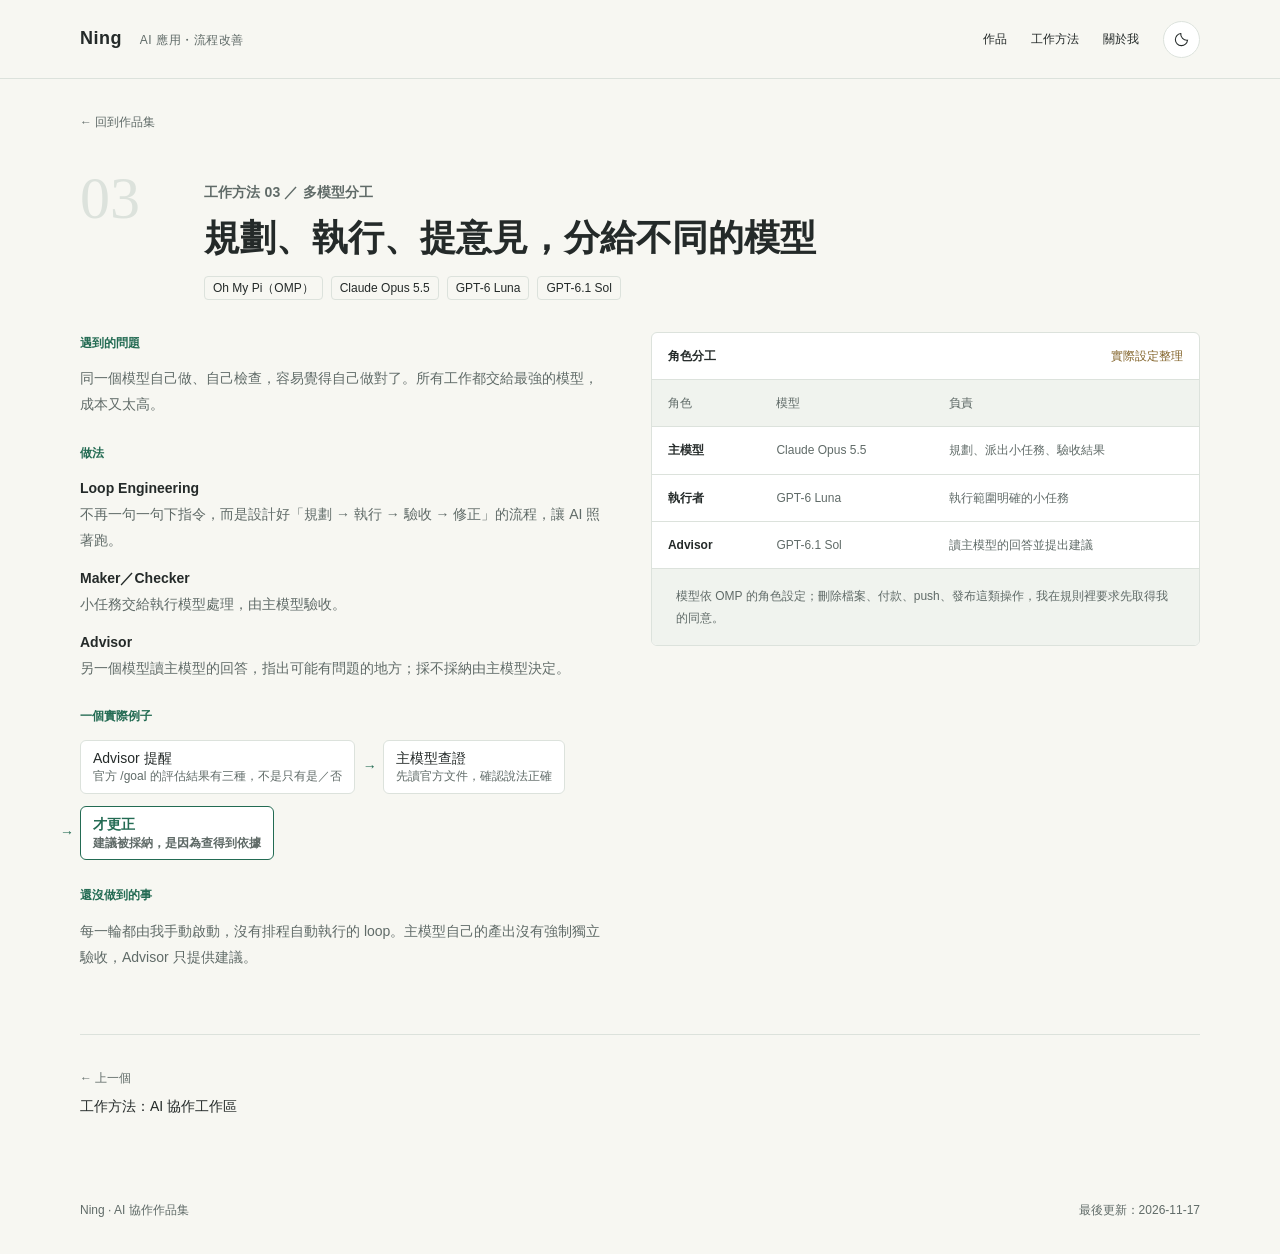
==== agents.html @ 647b80e0 "feat(作品集): 新增多模型分工頁並補上 Goal Engineering 與 Superpowers 來源 - 新增 agents.html（工作方法 03：多模型分工），首頁加方法 03 卡片" ====
<!doctype html>
<html lang="zh-Hant">
<head>
<meta charset="utf-8"><meta name="viewport" content="width=device-width, initial-scale=1">
<meta name="color-scheme" content="light dark">
<meta name="description" content="Ning 的工作方法：規劃、執行、提意見分給不同模型，小任務由執行模型處理、主模型驗收，另有 Advisor 提出建議。">
<title>多模型分工｜Ning</title>
<link rel="icon" href="favicon.svg" type="image/svg+xml">
<meta property="og:type" content="website"><meta property="og:title" content="多模型分工｜Ning"><meta property="og:description" content="Ning 的工作方法：規劃、執行、提意見分給不同模型，小任務由執行模型處理、主模型驗收，另有 Advisor 提出建議。">
<link rel="stylesheet" href="style.css">
<style>.role-table td:first-child{white-space:nowrap;color:var(--ink);font-weight:600}.role-table td:nth-child(2){white-space:nowrap}.role-table td{color:var(--muted)}.terms{margin:0;padding:0;list-style:none;display:grid;gap:12px}.terms li{color:var(--muted)}.terms b{display:block;color:var(--ink);font-size:14px}.case-grid>div{min-width:0}</style>
</head>
<body class="case-page">
<a class="skip" href="#main">跳到主要內容</a>
<header class="top"><nav class="nav wrap" aria-label="主要導覽"><a href="index.html" class="brand">Ning <span>AI 應用・流程改善</span></a><div class="links"><a href="index.html#works">作品</a><a href="index.html#method">工作方法</a><a href="index.html#approach" class="about-link">關於我</a><button class="theme" type="button" aria-label="切換深淺色模式" aria-pressed="false" hidden><svg width="17" height="17" viewBox="0 0 24 24" fill="none" stroke="currentColor" stroke-width="1.5" aria-hidden="true"><path d="M20.5 13A8.6 8.6 0 0 1 11 3.5 8.6 8.6 0 1 0 20.5 13Z"/></svg></button></div></nav></header>
<main id="main" class="wrap">
<a class="back" href="index.html#method">← 回到作品集</a>
<article class="case" aria-labelledby="t"><div class="case-title"><div class="case-no" aria-hidden="true">03</div><div><p class="eyebrow">工作方法 03 ／ 多模型分工</p><h2 id="t">規劃、執行、提意見，分給不同的模型</h2><div class="uses"><span>Oh My Pi（OMP）</span><span>Claude Opus 5.5</span><span>GPT-6 Luna</span><span>GPT-6.1 Sol</span></div></div></div>
<div class="case-grid"><div class="prose">
<div class="story-block"><div class="body-label">遇到的問題</div><p>同一個模型自己做、自己檢查，容易覺得自己做對了。所有工作都交給最強的模型，成本又太高。</p></div><div class="story-block"><div class="body-label">做法</div><ul class="terms"><li><b>Loop Engineering</b>不再一句一句下指令，而是設計好「規劃 → 執行 → 驗收 → 修正」的流程，讓 AI 照著跑。</li><li><b>Maker／Checker</b>小任務交給執行模型處理，由主模型驗收。</li><li><b>Advisor</b>另一個模型讀主模型的回答，指出可能有問題的地方；採不採納由主模型決定。</li></ul></div><div class="story-block"><div class="body-label">一個實際例子</div><ol class="flowline"><li>Advisor 提醒<small>官方 /goal 的評估結果有三種，不是只有是／否</small></li><li>主模型查證<small>先讀官方文件，確認說法正確</small></li><li class="me">才更正<small>建議被採納，是因為查得到依據</small></li></ol></div><div class="story-block"><div class="body-label">還沒做到的事</div><p>每一輪都由我手動啟動，沒有排程自動執行的 loop。主模型自己的產出沒有強制獨立驗收，Advisor 只提供建議。</p></div>
</div>
<div><figure class="sample"><div class="sample-bar"><strong>角色分工</strong><span class="demo-tag">實際設定整理</span></div><div class="table-scroll"><table class="role-table"><thead><tr><th scope="col">角色</th><th scope="col">模型</th><th scope="col">負責</th></tr></thead><tbody><tr><td>主模型</td><td>Claude Opus 5.5</td><td>規劃、派出小任務、驗收結果</td></tr><tr><td>執行者</td><td>GPT-6 Luna</td><td>執行範圍明確的小任務</td></tr><tr><td>Advisor</td><td>GPT-6.1 Sol</td><td>讀主模型的回答並提出建議</td></tr></tbody></table></div><figcaption class="sample-note">模型依 OMP 的角色設定；刪除檔案、付款、push、發布這類操作，我在規則裡要求先取得我的同意。</figcaption></figure></div></div></article>
<nav class="case-nav" aria-label="作品切換"><a href="workspace.html"><small>← 上一個</small>工作方法：AI 協作工作區</a></nav>
<footer><div>Ning · AI 協作作品集</div><div class="footer-right">最後更新：2026-11-17</div></footer>
</main>
<script src="theme.js"></script>
</body></html>
---- style.css ----
:root{--bg:#f7f7f2;--paper:#fff;--ink:#242a29;--muted:#606b68;--line:#dce2dc;--accent:#236b53;--soft:#eaf2ec;--tint:#f0f3ee;--gold:#826329;--nav:rgba(247,247,242,.96);color-scheme:light}
:root[data-theme=dark]{--bg:#141c19;--paper:#1d2823;--ink:#edf2eb;--muted:#b2c0b8;--line:#3d4c43;--accent:#a0d5b6;--soft:#283e31;--tint:#222f27;--gold:#ddc18a;--nav:rgba(20,28,25,.96);color-scheme:dark}
@media(prefers-color-scheme:dark){:root:not([data-theme=light]){--bg:#141c19;--paper:#1d2823;--ink:#edf2eb;--muted:#b2c0b8;--line:#3d4c43;--accent:#a0d5b6;--soft:#283e31;--tint:#222f27;--gold:#ddc18a;--nav:rgba(20,28,25,.96);color-scheme:dark}}
*{box-sizing:border-box}html{scroll-behavior:smooth;scroll-padding-top:110px}body{margin:0;background:var(--bg);color:var(--ink);font-family:"Segoe UI","Microsoft JhengHei",sans-serif;font-size:16px;line-height:1.85}a{color:inherit;text-decoration:none}button{font:inherit}a:focus-visible,button:focus-visible,summary:focus-visible{outline:3px solid var(--accent);outline-offset:4px}h1,h2,h3,h4,p{margin:0}h1,h2{font-family:Georgia,"Noto Serif TC","PMingLiU",serif;font-weight:600}h1{font-size:60px;line-height:1.3;letter-spacing:-.035em}h2{font-size:36px;line-height:1.4}h3{font-size:20px;line-height:1.5}h1,h2,h3{text-wrap:balance}p,li,figcaption{text-wrap:pretty}h4{font-size:16px}p+p{margin-top:12px}small{font-size:12px}svg{display:block}section,article[id]{scroll-margin-top:110px}.wrap{width:min(1120px,calc(100% - 64px));margin:auto}.muted{color:var(--muted)}.eyebrow{font-size:12px;letter-spacing:.01em;color:var(--accent);font-weight:600}.overline{display:flex;align-items:center;gap:12px;margin-bottom:24px}.overline:before{content:"";width:24px;height:1px;background:var(--accent)}.top{position:sticky;top:0;z-index:10;background:var(--nav);border-bottom:1px solid var(--line)}.nav{display:flex;justify-content:space-between;align-items:center;min-height:78px;gap:24px}.brand{font-size:18px;font-weight:700;letter-spacing:.03em;transition:color .2s cubic-bezier(.22,1,.36,1)}.brand:hover{color:var(--accent)}.brand span{color:var(--muted);font-size:12px;font-weight:400;margin-left:12px}.links{display:flex;align-items:center;gap:24px;font-size:12px}.links a{transition:color .2s cubic-bezier(.22,1,.36,1)}.links a:hover{color:var(--accent)}.theme{width:37px;height:37px;border:1px solid var(--line);border-radius:50%;background:var(--paper);color:var(--ink);cursor:pointer;display:grid;place-items:center;transition:border-color .2s cubic-bezier(.22,1,.36,1)}.theme[hidden]{display:none}.theme:hover{border-color:var(--accent)}.theme:active{transform:translateY(1px)}.skip{position:fixed;left:20px;top:-100px;background:var(--paper);padding:8px;z-index:20}.skip:focus{top:10px}.hero{display:grid;grid-template-columns:1.2fr 1fr;gap:64px;padding:80px 0;margin-bottom:80px;border-bottom:1px solid var(--line);align-items:center}.hero h1{max-width:680px}.hero h1 em{font-style:normal;color:var(--accent)}.intro{font-size:16px;color:var(--muted);max-width:520px;margin-top:24px}.hero-actions{display:flex;align-items:center;gap:24px;margin-top:32px}.button{background:var(--accent);color:var(--paper);padding:8px 24px;min-height:44px;display:inline-flex;align-items:center;gap:12px;font-size:16px;font-weight:600;border-radius:4px;transition:background-color .2s cubic-bezier(.22,1,.36,1),transform .2s cubic-bezier(.22,1,.36,1)}.button:hover{background:color-mix(in srgb,var(--accent) 85%,var(--ink))}.button:active{transform:translateY(1px)}:root[data-theme=dark] .button{color:var(--bg)}@media(prefers-color-scheme:dark){:root:not([data-theme=light]) .button{color:var(--bg)}}.text-link{font-size:12px;border-bottom:1px solid var(--line);padding-bottom:4px;transition:color .2s cubic-bezier(.22,1,.36,1),border-color .2s cubic-bezier(.22,1,.36,1)}.text-link:hover{color:var(--accent);border-color:var(--accent)}.hero-sheet{background:var(--paper);border:1px solid var(--line);border-radius:8px;padding:24px;transform:rotate(1deg);box-shadow:9px 11px 0 var(--tint)}.sheet-head{display:flex;justify-content:space-between;font-size:12px;color:var(--muted);border-bottom:1px solid var(--line);padding-bottom:12px;margin-bottom:24px}.sheet-title{font-size:18px;margin:12px 0 16px}.mini-step{display:grid;grid-template-columns:28px 1fr;gap:12px;margin-top:12px;align-items:start}.dot{border:1px solid var(--line);color:var(--accent);border-radius:50%;font-family:Georgia,serif;width:27px;height:27px;display:grid;place-items:center;font-size:14px}.mini-step strong{display:block;font-size:14px}.mini-step p{color:var(--muted);font-size:12px}.sheet-end{margin-top:24px;background:var(--soft);padding:12px;font-size:12px;color:var(--accent)}.section-head{display:flex;align-items:end;justify-content:space-between;gap:32px;margin-bottom:32px}.section-head p{max-width:340px;font-size:14px;color:var(--muted)}.section-head .eyebrow{margin-bottom:12px}.projects{display:grid;grid-template-columns:repeat(3,1fr);gap:24px;margin-bottom:96px}.project{border:1px solid var(--line);border-radius:6px;background:var(--paper);overflow:hidden;display:flex;flex-direction:column;transition:transform .3s cubic-bezier(.22,1,.36,1)}.project:hover{transform:translateY(-4px)}.project:active{transform:translateY(-2px)}.project-visual{height:165px;background:var(--tint);padding:24px;display:flex;flex-direction:column;justify-content:center;border-bottom:1px solid var(--line)}.visual-label{font-size:12px;letter-spacing:.01em;color:var(--muted);margin-bottom:12px}.node-row{display:flex;align-items:center;gap:8px;font-size:12px}.node-row span{background:var(--paper);border:1px solid var(--line);padding:8px 12px;border-radius:4px;white-space:nowrap}.node-row i{font-style:normal;color:var(--accent)}.visual-sub{font-size:12px;margin-top:12px;color:var(--muted)}.checks{display:flex;flex-wrap:wrap;gap:8px;font-size:12px}.checks span{padding:4px 12px;background:var(--paper);border:1px solid var(--line);color:var(--accent)}.mini-table{font-size:12px;background:var(--paper);border:1px solid var(--line)}.mini-table div{display:flex;justify-content:space-between;padding:4px 12px}.mini-table div+div{border-top:1px solid var(--line)}.mini-table b{font-weight:400;color:var(--accent)}.project-body{padding:24px;display:flex;flex:1;flex-direction:column}.project-type{font-size:12px;color:var(--accent);margin-bottom:8px}.project-body h3{font-size:20px;margin-bottom:12px}.project-body p{font-size:12px;color:var(--muted)}.project-foot{display:flex;justify-content:space-between;align-items:center;margin-top:auto;padding-top:24px;font-size:12px}.tag{background:var(--soft);color:var(--accent);padding:4px 8px;font-size:12px;border-radius:4px}.case{border-top:1px solid var(--line);padding:64px 0}.case-title{display:grid;grid-template-columns:100px 1fr;gap:24px;margin-bottom:32px}.case-no{font-family:Georgia,serif;font-size:60px;color:var(--line);line-height:1}.case-title p{margin-top:12px;max-width:740px;color:var(--muted);font-size:14px}.case-title .eyebrow{margin-bottom:8px}.case-grid{display:grid;grid-template-columns:minmax(0,1fr) minmax(0,1.05fr);gap:48px}.body-label{font-size:12px;color:var(--accent);font-weight:700;margin-bottom:12px}.prose{font-size:14px}.story-block+.story-block{margin-top:24px}.prose p{color:var(--muted)}.flow{margin-top:16px;padding:0;list-style:none}.flow li{position:relative;display:grid;grid-template-columns:29px 1fr;gap:12px;padding-bottom:24px}.flow li:not(:last-child):before{content:"";position:absolute;left:14px;top:30px;height:calc(100% - 30px);width:1px;background:var(--line)}.flow strong{font-size:14px}.flow p{font-size:12px;margin-top:2px;color:var(--muted)}.flow li:last-child{padding-bottom:0}.sample{background:var(--paper);border:1px solid var(--line);border-radius:6px;overflow:hidden;align-self:start}.sample-bar{display:flex;justify-content:space-between;align-items:center;gap:12px;border-bottom:1px solid var(--line);padding:12px 16px;font-size:12px}.demo-tag{font-size:12px;color:var(--gold);white-space:nowrap}.sample-body{padding:24px}.sample-source{font-size:12px;color:var(--muted);margin-bottom:12px}.sample-body h4{font-size:18px;line-height:1.6;margin-bottom:12px}.sample-section{border-top:1px solid var(--line);margin-top:16px;padding-top:16px;font-size:12px}.sample-section p{color:var(--muted);margin-top:8px}.sample-pills{display:flex;flex-wrap:wrap;gap:8px;margin-top:16px}.sample-note{font-size:12px;color:var(--muted);padding:16px 24px;border-top:1px solid var(--line);background:var(--tint)}.sample-state{display:flex;align-items:center;justify-content:space-between;gap:12px;font-size:12px;margin-top:24px}.sample-state strong{color:var(--accent);font-weight:500}.split-note{margin-top:32px;display:grid;grid-template-columns:1fr 1fr;gap:16px;padding-top:24px;border-top:1px solid var(--line);font-size:12px;color:var(--muted)}.split-note strong{display:block;font-size:12px;color:var(--ink);margin-bottom:4px}.limit{font-size:12px;color:var(--muted);margin-top:24px;padding-left:12px;border-left:2px solid var(--gold)}.evidence{margin-top:24px;background:var(--soft);padding:16px;font-size:12px}.evidence b{display:block;color:var(--accent);margin-bottom:4px}details{border-top:1px solid var(--line);margin-top:24px;padding-top:12px;font-size:12px}summary{cursor:pointer;color:var(--accent)}summary:hover{text-decoration:underline;text-underline-offset:4px}details p{margin-top:12px;color:var(--muted)}.table-scroll{overflow-x:auto}table{border-collapse:collapse;width:100%;font-size:12px;text-align:left}th,td{padding:12px 16px;border-bottom:1px solid var(--line);vertical-align:top}th{color:var(--muted);font-weight:500;background:var(--tint)}tbody tr:last-child td{border-bottom:0}.about{margin-top:12px;padding:48px;background:var(--soft);display:grid;grid-template-columns:.7fr 1.3fr;gap:48px;border-radius:6px}.about h2{font-size:30px;margin-top:12px}.about p{font-size:14px;color:var(--muted)}.about p+p{margin-top:12px}footer{display:flex;justify-content:space-between;gap:24px;padding:32px 0;font-size:12px;color:var(--muted)}.footer-right{text-align:right}.reference-note{border-top:1px solid var(--line);padding:16px 0 24px;font-size:12px;color:var(--muted)}.reference-note a{text-decoration:underline;text-underline-offset:4px;transition:color .2s cubic-bezier(.22,1,.36,1)}.reference-note a:hover{color:var(--accent)}
@media(max-width:900px){.hero{gap:32px}.hero h1{font-size:48px}.projects{gap:12px}.project-body{padding:16px}.project-visual{padding:24px 16px}.case-title{grid-template-columns:60px 1fr}.case-grid{gap:32px}.brand span{display:none}.node-row{gap:4px}.node-row span{padding:8px}.about{gap:24px}}
@media(max-width:680px){.wrap{width:calc(100% - 48px)}.nav{min-height:65px;gap:12px}.brand{font-size:16px}.links{gap:16px;font-size:12px}.links .about-link{display:none}.theme{width:32px;height:32px}.hero{grid-template-columns:1fr;padding:48px 0;margin-bottom:48px;gap:32px}.hero h1{font-size:30px}h2{font-size:24px}.intro{font-size:14px;margin-top:24px}.hero-sheet{transform:none;padding:24px;box-shadow:5px 6px 0 var(--tint)}.hero-actions{gap:24px}.section-head{display:block;margin-bottom:24px}.section-head p{margin-top:12px;font-size:12px}.projects{grid-template-columns:1fr;margin-bottom:48px;gap:16px}.project-visual{height:137px;padding:16px 24px}.project-body{padding:24px}.project-foot{padding-top:16px}.case{padding:40px 0}.case-title{grid-template-columns:36px 1fr;gap:12px;margin-bottom:24px}.case-no{font-size:36px}.case-title h2{font-size:24px}.case-title p{font-size:12px}.case-grid{grid-template-columns:1fr;gap:24px}.sample-body{padding:16px}.split-note{gap:16px}.sample-bar{padding:12px 16px}.about{padding:24px;grid-template-columns:1fr;gap:24px}.about h2{font-size:24px}.about p{font-size:12px}footer{flex-direction:column;gap:8px;padding:24px 0}.footer-right{text-align:left}.overline{margin-bottom:16px}html{scroll-padding-top:90px}section,article[id]{scroll-margin-top:90px}}
.check-table td:nth-child(2),.check-table td:nth-child(3),.check-table th:nth-child(2),.check-table th:nth-child(3){text-align:right;white-space:nowrap}.check-table .pass{color:var(--accent);font-weight:600}.raw{border-top:1px solid var(--line);padding:16px 24px}.raw-label{font-size:12px;color:var(--muted);margin-bottom:8px}.raw pre{margin:0;overflow-x:auto;background:var(--tint);border:1px solid var(--line);border-radius:4px;padding:12px 16px;font:12px/1.7 "Cascadia Mono",Consolas,monospace;color:var(--ink)}.sample+.sample{margin-top:16px}.history{margin-top:24px}.evidence+.story-block{margin-top:24px}
figure.sample{margin:0}.shot{display:block;background:var(--tint);border-bottom:1px solid var(--line);transition:opacity .2s cubic-bezier(.22,1,.36,1)}.shot:hover{opacity:.9}.shot img{display:block;width:100%;height:auto}.shot.crop img{aspect-ratio:1440/700;object-fit:cover;object-position:top}.sample-note strong{color:var(--ink);font-weight:600}.project-visual.has-shot{padding:0;display:block;overflow:hidden}.project-visual.has-shot img{display:block;width:100%;height:100%;object-fit:cover;object-position:left top}.rule-quote{margin-top:12px;background:var(--paper);border:1px solid var(--line);border-radius:6px;padding:12px 16px}.rule-quote pre{margin:0;white-space:pre-wrap;font:12px/1.75 "Cascadia Mono",Consolas,"Microsoft JhengHei",monospace;color:var(--ink)}.rule-quote p{font-size:12px;margin-top:12px}
.project-visual.has-shot img{width:175%;max-width:none;height:auto;object-fit:initial}.prose p+.story-block{margin-top:24px}
.keep{white-space:nowrap}
@media(prefers-reduced-motion:reduce){html{scroll-behavior:auto}*{transition:none!important}}
@media print{.top,.theme,.hero-actions{display:none}.wrap{width:100%}.hero-sheet{transform:none;box-shadow:none}.case,.project,.sample{break-inside:avoid}body{background:white;color:black}}
.back{display:inline-flex;align-items:center;gap:8px;margin-top:32px;font-size:12px;color:var(--muted);transition:color .2s cubic-bezier(.22,1,.36,1)}.back:hover{color:var(--accent)}.case-page .case{border-top:0;padding-top:32px}.case-nav{display:flex;justify-content:space-between;gap:24px;border-top:1px solid var(--line);padding:32px 0 48px;font-size:14px}.case-nav a{display:flex;flex-direction:column;gap:4px;transition:color .2s cubic-bezier(.22,1,.36,1)}.case-nav a:hover{color:var(--accent)}.case-nav small{font-size:12px;color:var(--muted)}.case-nav .next{margin-left:auto;text-align:right}.raw pre.wrap{white-space:pre-wrap;font-family:"Microsoft JhengHei","Segoe UI",sans-serif}.chat{padding:16px 24px;display:flex;flex-direction:column;gap:12px;font-size:12px}.chat p{padding:8px 12px;border-radius:6px;background:var(--tint);max-width:90%}.chat p+p{margin-top:0}.chat .me{align-self:flex-end;background:var(--soft)}.chat b{display:block;font-size:12px;color:var(--muted);font-weight:500;margin-bottom:4px}.flow-steps{margin-top:16px;padding-left:24px}.flow-steps li+li{margin-top:8px}
.projects.two{grid-template-columns:repeat(2,1fr)}.projects.one{grid-template-columns:1fr}.project.wide{flex-direction:row}.project.wide .project-visual{flex:0 0 40%;height:auto;min-height:165px;border-bottom:0;border-right:1px solid var(--line)}
@media(max-width:680px){.projects.two{grid-template-columns:1fr}.project.wide{flex-direction:column}.project.wide .project-visual{flex:none;min-height:137px;border-right:0;border-bottom:1px solid var(--line)}}
.inline-link{text-decoration:underline;text-underline-offset:4px}
/* 2026-11-17 白話版：首屏代表作、能力卡、成果數字、前後對照、流程圖 */
.hero{padding:64px 0;margin-bottom:64px}
.value-line{font-size:18px;font-weight:600;color:var(--ink);margin-top:16px;letter-spacing:.02em}
.proof-card{background:var(--paper);border:1px solid var(--line);border-radius:8px;padding:24px;display:block;transition:transform .3s cubic-bezier(.22,1,.36,1)}
.proof-card:hover{transform:translateY(-4px)}
.proof-card .shot-mini{border:1px solid var(--line);border-radius:4px;overflow:hidden;margin:12px 0 16px;aspect-ratio:16/8}
.proof-card .shot-mini img{width:100%;height:100%;object-fit:cover;object-position:top left;display:block}
.proof-card h3{font-size:18px}
.proof-nums{display:grid;grid-template-columns:auto auto 1fr;gap:24px}
.proof-nums b{display:block;font:600 30px/1.2 Georgia,"PMingLiU",serif;color:var(--accent);white-space:nowrap}
.proof-nums span{font-size:12px;color:var(--muted);line-height:1.5;display:block}
.proof-foot{display:flex;justify-content:space-between;margin-top:16px;font-size:12px;color:var(--muted)}
.proof-foot b{color:var(--accent);font-weight:600}
.can-do{display:grid;grid-template-columns:repeat(3,1fr);gap:24px;margin:0 0 96px;padding:0}
.can-do li{list-style:none;border:1px solid var(--line);border-radius:6px;background:var(--paper);padding:24px;position:relative}
.can-do li:not(:last-child):after{content:"→";position:absolute;right:-20px;top:24px;color:var(--accent);font-size:16px}
.can-do .n{font:600 14px/1 Georgia,serif;color:var(--accent);display:block;margin-bottom:8px}
.can-do h3{font-size:20px;margin-bottom:8px}
.can-do p{font-size:14px;color:var(--muted)}
.can-do .ex{margin-top:16px;padding-top:12px;border-top:1px solid var(--line);font-size:12px}
.can-do .ex b{color:var(--ink);font-weight:600}
.uses{display:flex;flex-wrap:wrap;gap:4px 8px;margin-top:12px;font-size:12px;color:var(--ink)}
.uses span{border:1px solid var(--line);padding:0 8px;border-radius:4px}
.project-body p{font-size:14px}
.count-visual{display:flex;gap:32px}
.count-visual b{display:block;font:600 36px/1.2 Georgia,serif;color:var(--accent)}
.count-visual span{font-size:12px;color:var(--muted)}
.outcome-band{display:grid;grid-template-columns:repeat(3,1fr);gap:24px;background:var(--soft);border-radius:6px;padding:24px 32px;margin-bottom:48px}
.outcome-band b{display:block;font:600 36px/1.2 Georgia,"PMingLiU",serif;color:var(--accent)}
.outcome-band span{font-size:14px;color:var(--ink)}
.outcome-band small{display:block;color:var(--muted)}
.ba{display:grid;grid-template-columns:1fr 1fr;gap:16px;margin-top:4px}
.ba div{border:1px solid var(--line);border-radius:6px;padding:16px;background:var(--paper)}
.ba h4{font-size:14px;margin-bottom:8px}
.ba ul{margin:0;padding:0;list-style:none;font-size:14px}
.ba li{padding:8px 0 8px 24px;position:relative;color:var(--muted);line-height:1.6}
.ba li+li{border-top:1px dashed var(--line)}
.ba li:before{position:absolute;left:0;top:8px;font-weight:700}
.ba .before li:before{content:"✕";color:#b4533a}
.ba .after{border-color:var(--accent)}
.ba .after h4{color:var(--accent)}
.ba .after li:before{content:"✓";color:var(--accent)}
.ba .after li{color:var(--ink)}
.split-plain{display:grid;grid-template-columns:1fr 1fr;gap:16px;font-size:14px;color:var(--muted)}
.split-plain strong{display:block;color:var(--ink);font-size:14px}
@media(max-width:900px){.can-do{grid-template-columns:1fr;gap:32px}.can-do li:not(:last-child):after{content:"↓";right:24px;top:auto;bottom:-30px}}
@media(max-width:680px){.proof-nums b,.outcome-band b{font-size:24px}.outcome-band{padding:16px;gap:12px}.outcome-band span{font-size:12px}.ba,.split-plain{grid-template-columns:1fr}.value-line{font-size:16px}}
.flowline{display:flex;flex-wrap:wrap;align-items:stretch;gap:12px 28px;margin-top:4px;padding:0;list-style:none;font-size:14px}
.flowline li{background:var(--paper);border:1px solid var(--line);border-radius:6px;padding:8px 12px;line-height:1.4}
.flowline li small{display:block;color:var(--muted)}
.flowline li.me{border-color:var(--accent);color:var(--accent);font-weight:600}
.flowline li{position:relative}.flowline li+li:before{content:"→";position:absolute;left:-21px;top:50%;transform:translateY(-50%);color:var(--accent)}
.outcome-band.text b{font-size:24px}
.prose p.formula{font:600 18px/1.5 "Cascadia Mono",Consolas,monospace;color:var(--ink);background:var(--tint);border-radius:6px;padding:12px 16px;margin:12px 0}
/* 2026-11-17 降低模板感：卡片滑過換底色、手機版明確的點擊按鈕 */
/* ① 滑過：換底色與框線，不位移；按下時微縮 */
.project,.proof-card{transition:background-color .2s cubic-bezier(.22,1,.36,1),border-color .2s cubic-bezier(.22,1,.36,1),transform .1s ease-out}
.project:hover,.proof-card:hover{transform:none;border-color:var(--accent)}
.project:hover .project-body,.proof-card:hover{background:var(--tint)}
.project:active,.proof-card:active{transform:scale(.995)}
/* ② 拿掉小標後，區塊標題與上一區的間距不變 */
.section-head h2{margin-top:0}
/* ④ 讓「可以點進去」看得出來 */
.project-foot .go,.proof-foot .go{display:inline-flex;align-items:center;min-height:44px;padding:8px 16px;border:1px solid var(--accent);border-radius:4px;color:var(--accent);font-size:14px;font-weight:600}
.project:hover .go,.proof-card:hover .go{background:var(--accent);color:var(--paper)}
@media(max-width:680px){
.project-foot{flex-wrap:wrap;gap:12px}
.project-foot .go,.proof-foot .go{width:100%;justify-content:center;background:var(--accent);color:var(--paper)}
.proof-foot{flex-wrap:wrap;gap:12px}
}
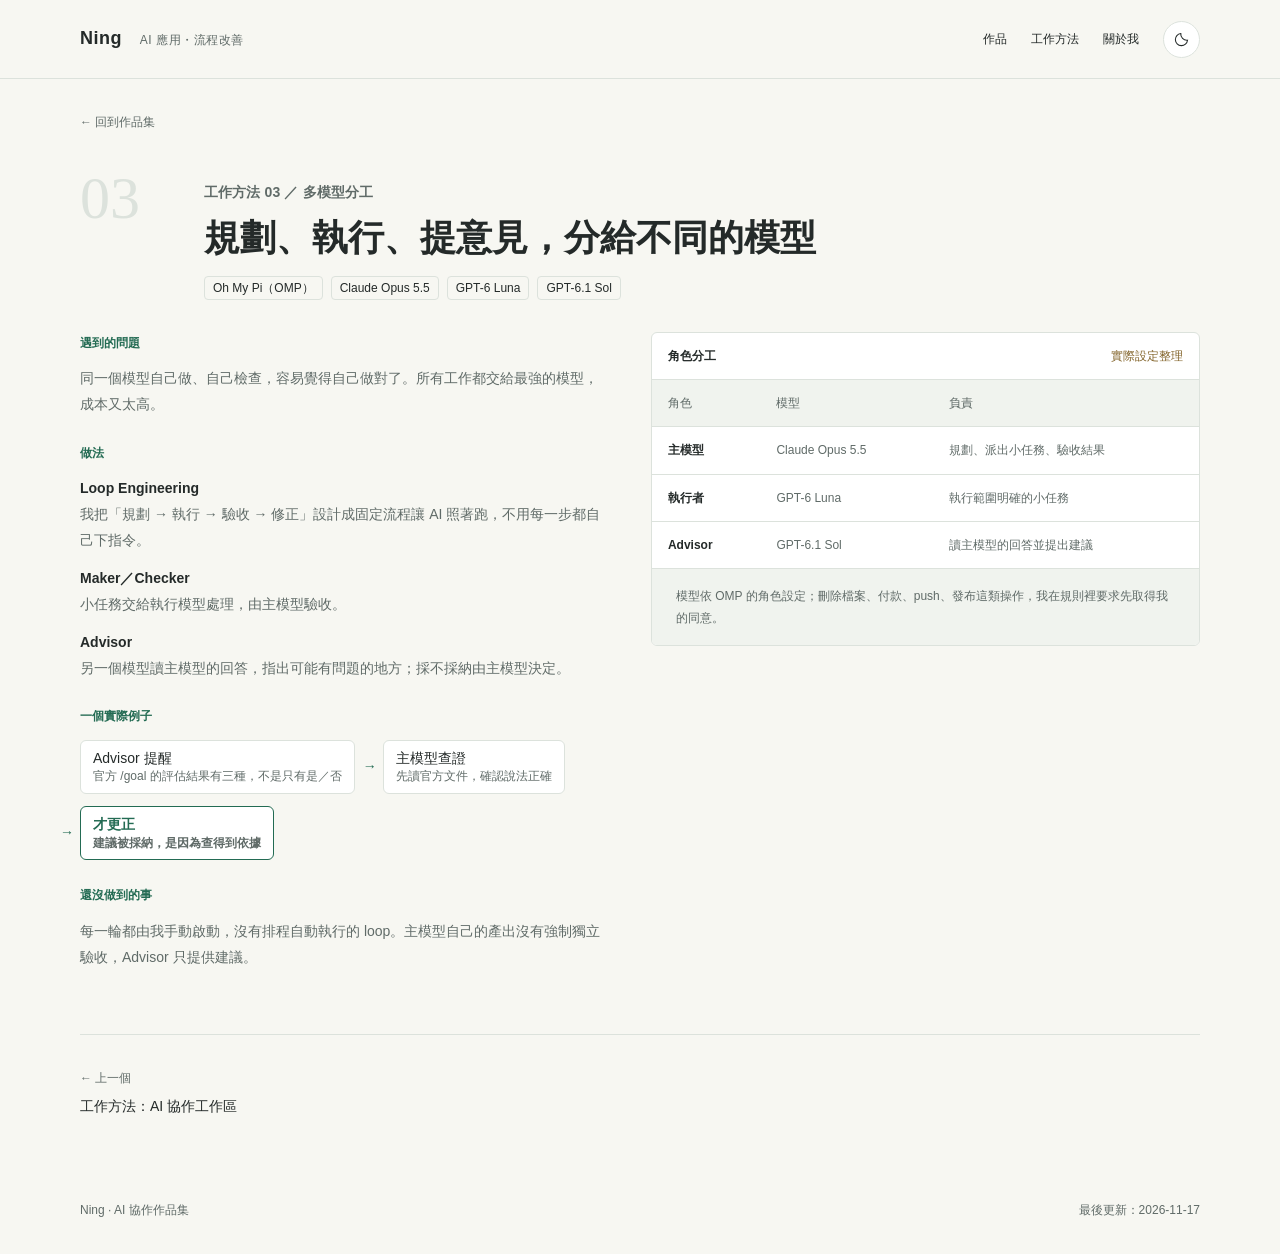
==== commit 6cd7d183: "docs(作品集): 術語說明改為第一人稱，不用介紹口吻 - skills.html Goal Engineering 段落、agents.html Loop Engineering 說明改寫" ====
--- a/agents.html
+++ b/agents.html
@@ -17,7 +17,7 @@
 <a class="back" href="index.html#method">← 回到作品集</a>
 <article class="case" aria-labelledby="t"><div class="case-title"><div class="case-no" aria-hidden="true">03</div><div><p class="eyebrow">工作方法 03 ／ 多模型分工</p><h2 id="t">規劃、執行、提意見，分給不同的模型</h2><div class="uses"><span>Oh My Pi（OMP）</span><span>Claude Opus 5.5</span><span>GPT-6 Luna</span><span>GPT-6.1 Sol</span></div></div></div>
 <div class="case-grid"><div class="prose">
-<div class="story-block"><div class="body-label">遇到的問題</div><p>同一個模型自己做、自己檢查，容易覺得自己做對了。所有工作都交給最強的模型，成本又太高。</p></div><div class="story-block"><div class="body-label">做法</div><ul class="terms"><li><b>Loop Engineering</b>不再一句一句下指令，而是設計好「規劃 → 執行 → 驗收 → 修正」的流程，讓 AI 照著跑。</li><li><b>Maker／Checker</b>小任務交給執行模型處理，由主模型驗收。</li><li><b>Advisor</b>另一個模型讀主模型的回答，指出可能有問題的地方；採不採納由主模型決定。</li></ul></div><div class="story-block"><div class="body-label">一個實際例子</div><ol class="flowline"><li>Advisor 提醒<small>官方 /goal 的評估結果有三種，不是只有是／否</small></li><li>主模型查證<small>先讀官方文件，確認說法正確</small></li><li class="me">才更正<small>建議被採納，是因為查得到依據</small></li></ol></div><div class="story-block"><div class="body-label">還沒做到的事</div><p>每一輪都由我手動啟動，沒有排程自動執行的 loop。主模型自己的產出沒有強制獨立驗收，Advisor 只提供建議。</p></div>
+<div class="story-block"><div class="body-label">遇到的問題</div><p>同一個模型自己做、自己檢查，容易覺得自己做對了。所有工作都交給最強的模型，成本又太高。</p></div><div class="story-block"><div class="body-label">做法</div><ul class="terms"><li><b>Loop Engineering</b>我把「規劃 → 執行 → 驗收 → 修正」設計成固定流程讓 AI 照著跑，不用每一步都自己下指令。</li><li><b>Maker／Checker</b>小任務交給執行模型處理，由主模型驗收。</li><li><b>Advisor</b>另一個模型讀主模型的回答，指出可能有問題的地方；採不採納由主模型決定。</li></ul></div><div class="story-block"><div class="body-label">一個實際例子</div><ol class="flowline"><li>Advisor 提醒<small>官方 /goal 的評估結果有三種，不是只有是／否</small></li><li>主模型查證<small>先讀官方文件，確認說法正確</small></li><li class="me">才更正<small>建議被採納，是因為查得到依據</small></li></ol></div><div class="story-block"><div class="body-label">還沒做到的事</div><p>每一輪都由我手動啟動，沒有排程自動執行的 loop。主模型自己的產出沒有強制獨立驗收，Advisor 只提供建議。</p></div>
 </div>
 <div><figure class="sample"><div class="sample-bar"><strong>角色分工</strong><span class="demo-tag">實際設定整理</span></div><div class="table-scroll"><table class="role-table"><thead><tr><th scope="col">角色</th><th scope="col">模型</th><th scope="col">負責</th></tr></thead><tbody><tr><td>主模型</td><td>Claude Opus 5.5</td><td>規劃、派出小任務、驗收結果</td></tr><tr><td>執行者</td><td>GPT-6 Luna</td><td>執行範圍明確的小任務</td></tr><tr><td>Advisor</td><td>GPT-6.1 Sol</td><td>讀主模型的回答並提出建議</td></tr></tbody></table></div><figcaption class="sample-note">模型依 OMP 的角色設定；刪除檔案、付款、push、發布這類操作，我在規則裡要求先取得我的同意。</figcaption></figure></div></div></article>
 <nav class="case-nav" aria-label="作品切換"><a href="workspace.html"><small>← 上一個</small>工作方法：AI 協作工作區</a></nav>
